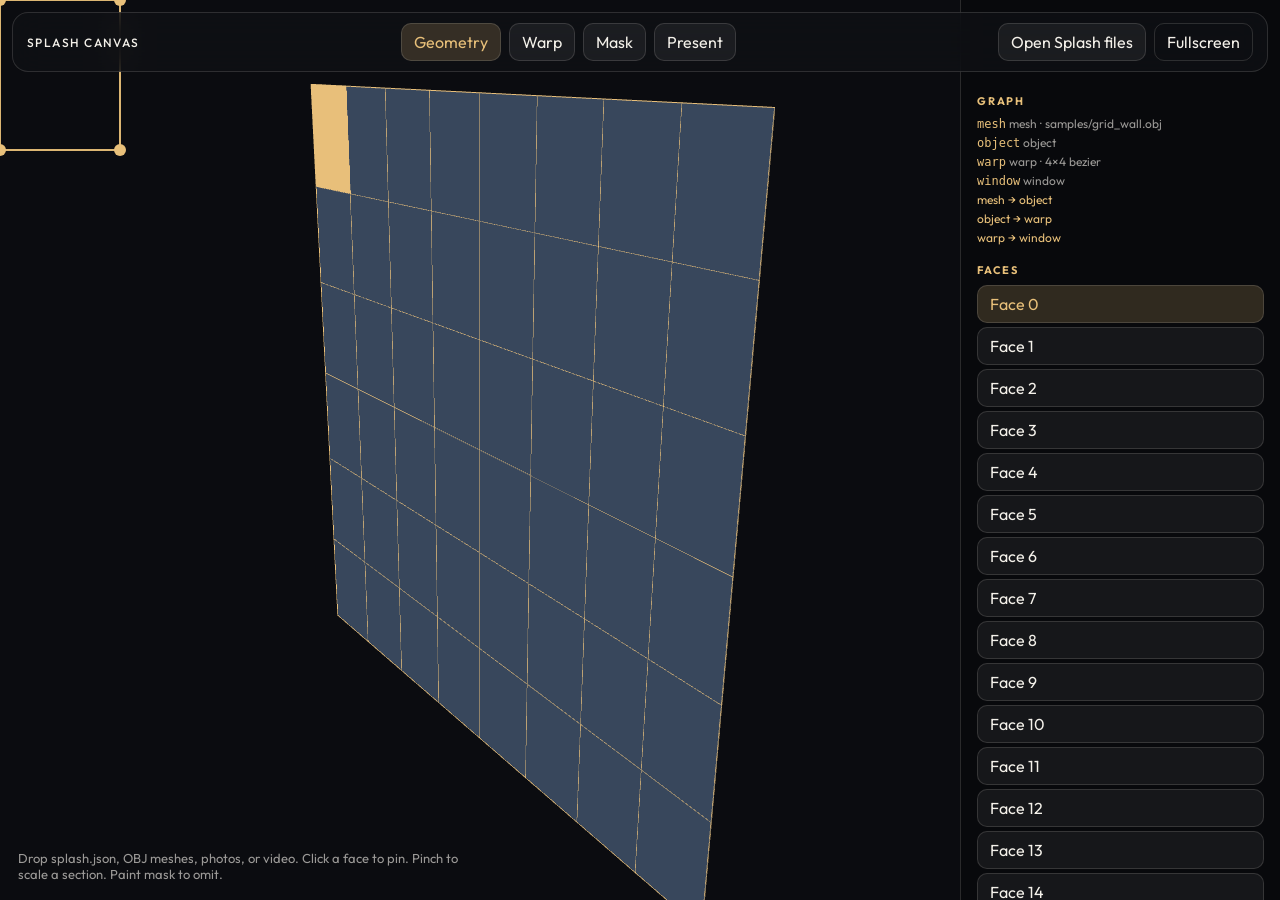
==== apps/splash-canvas/index.html @ 867f9b1c "Rebuild Splash Canvas as a mapping studio for splash-master files. The original Splash graph (mesh f" ====
<!DOCTYPE html>
<html lang="en">
<head>
  <meta charset="UTF-8" />
  <meta name="viewport" content="width=device-width, initial-scale=1, viewport-fit=cover" />
  <title>Splash Canvas — mapping studio</title>
  <link rel="icon" href="data:image/svg+xml,%3Csvg xmlns='http://www.w3.org/2000/svg' viewBox='0 0 64 64'%3E%3Crect width='64' height='64' rx='14' fill='%230b0c10'/%3E%3Ccircle cx='22' cy='24' r='10' fill='%23e8c07a'/%3E%3Ccircle cx='44' cy='40' r='12' fill='%235a90d0'/%3E%3C/svg%3E" />
  <link rel="preconnect" href="https://fonts.googleapis.com" />
  <link rel="preconnect" href="https://fonts.gstatic.com" crossorigin />
  <link href="https://fonts.googleapis.com/css2?family=Outfit:wght@300;400;500;600&display=swap" rel="stylesheet" />
  <link rel="stylesheet" href="./styles.css" />
</head>
<body data-mode="geometry">
  <header id="chrome">
    <div class="brand">Splash Canvas</div>
    <nav>
      <button type="button" data-mode="geometry" class="active">Geometry</button>
      <button type="button" data-mode="warp">Warp</button>
      <button type="button" data-mode="mask">Mask</button>
      <button type="button" data-mode="present">Present</button>
    </nav>
    <div class="right">
      <button type="button" id="pick-files">Open Splash files</button>
      <button type="button" class="ghost" id="fullscreen">Fullscreen</button>
    </div>
  </header>

  <main id="workspace">
    <section id="viewport">
      <canvas id="gl"></canvas>
      <canvas id="overlay"></canvas>
      <p id="hint">Drop splash.json, OBJ meshes, photos, or video. Click a face to pin. Pinch to scale a section. Paint mask to omit.</p>
    </section>
    <aside id="side">
      <h2>Graph</h2>
      <div id="graph"></div>
      <h2>Faces</h2>
      <div id="face-list"></div>
      <h2>Selected face</h2>
      <div class="row">
        <button type="button" id="omit-face">Omit / restore face</button>
      </div>
      <label>Animation
        <select id="anim-dir">
          <option value="off">Off</option>
          <option value="u+">Move U →</option>
          <option value="u-">Move U ←</option>
          <option value="v+">Move V ↑</option>
          <option value="v-">Move V ↓</option>
        </select>
      </label>
      <label>Speed
        <input id="anim-speed" type="range" min="0" max="40" value="8" />
      </label>
      <h2>Black / mask</h2>
      <label>Pixel omit
        <select id="omit-black">
          <option value="0">Show all color</option>
          <option value="1">Omit black (no color on dark)</option>
          <option value="2">Only black (vice versa)</option>
        </select>
      </label>
      <label>Luma threshold
        <input id="threshold" type="range" min="0" max="60" value="8" />
      </label>
      <label>Black level (Splash lift)
        <input id="black-level" type="range" min="0" max="80" value="0" />
      </label>
      <label class="check"><input id="invert-mask" type="checkbox" /> Invert painted mask</label>
      <label class="check"><input id="invert-faces" type="checkbox" /> Invert omitted faces</label>
      <div class="row">
        <button type="button" class="ghost" id="clear-mask">Clear mask</button>
        <button type="button" class="ghost" id="reset-warp">Reset warp grid</button>
      </div>
      <p class="muted">Keys: 1 geometry · 2 warp · 3 mask · 4 present · O omit face. Shift-drag on mask restores color.</p>
    </aside>
  </main>

  <input id="files" type="file" hidden multiple accept=".json,.obj,image/*,video/*" />
  <div id="toast" hidden></div>
  <script type="module" src="./js/app.js"></script>
</body>
</html>
---- apps/splash-canvas/styles.css ----
:root {
  --bg: #0b0c10;
  --ink: #f4f1ea;
  --muted: rgba(244, 241, 234, 0.62);
  --gold: #e8c07a;
  --glass: rgba(16, 17, 22, 0.72);
  --stroke: rgba(244, 241, 234, 0.14);
  --sans: "Outfit", ui-sans-serif, system-ui, sans-serif;
}

* { box-sizing: border-box; }
[hidden] { display: none !important; }

html, body {
  margin: 0;
  height: 100%;
  background: var(--bg);
  color: var(--ink);
  font-family: var(--sans);
  overflow: hidden;
}

#chrome {
  position: fixed;
  inset: 12px 12px auto;
  z-index: 20;
  display: flex;
  align-items: center;
  justify-content: space-between;
  gap: 12px;
  padding: 10px 14px;
  background: var(--glass);
  border: 1px solid var(--stroke);
  border-radius: 16px;
  backdrop-filter: blur(16px);
}

.brand {
  letter-spacing: 0.12em;
  text-transform: uppercase;
  font-size: 12px;
  font-weight: 500;
}

nav, .right, .row { display: flex; gap: 8px; flex-wrap: wrap; }

button, select, input[type="range"] {
  font: inherit;
  color: var(--ink);
  background: rgba(255,255,255,0.06);
  border: 1px solid var(--stroke);
  border-radius: 10px;
  padding: 8px 12px;
}

button { cursor: pointer; }
button:hover, button.active { background: rgba(232,192,122,0.18); color: var(--gold); }
button.ghost { background: transparent; }

#workspace {
  display: grid;
  grid-template-columns: 1fr 320px;
  height: 100%;
}

body[data-mode="present"] #side,
body[data-mode="present"] #chrome,
body[data-mode="present"] #hint { display: none; }
body[data-mode="present"] #workspace { grid-template-columns: 1fr; }

#viewport { position: relative; min-height: 100%; height: 100%; }
#gl, #overlay {
  position: absolute;
  inset: 0;
  width: 100%;
  height: 100%;
}
#overlay { touch-action: none; }

#hint {
  position: absolute;
  left: 18px;
  bottom: 18px;
  margin: 0;
  color: var(--muted);
  font-size: 13px;
  max-width: 52ch;
  pointer-events: none;
}

#side {
  padding: 76px 16px 16px;
  border-left: 1px solid var(--stroke);
  overflow: auto;
  background: rgba(8,9,12,0.72);
}

h2 {
  font-size: 11px;
  letter-spacing: 0.16em;
  text-transform: uppercase;
  color: var(--gold);
  margin: 18px 0 8px;
}

#face-list, #graph { display: flex; flex-direction: column; gap: 4px; }
#face-list button { text-align: left; }
#face-list .omitted { opacity: 0.45; text-decoration: line-through; }
#graph { font-size: 12px; color: var(--muted); }
#graph .link { color: var(--gold); }
label { display: block; font-size: 12px; color: var(--muted); margin: 10px 0; }
label > * { display: block; width: 100%; margin-top: 6px; }
.check { display: flex; align-items: center; gap: 8px; }
.check input { width: auto; margin: 0; }
.muted { color: var(--muted); font-size: 12px; line-height: 1.45; }
code { color: var(--gold); }

#toast {
  position: fixed;
  top: 72px;
  left: 50%;
  transform: translateX(-50%);
  background: var(--glass);
  border: 1px solid var(--stroke);
  padding: 10px 16px;
  border-radius: 999px;
  z-index: 30;
}

@media (max-width: 860px) {
  #workspace { grid-template-columns: 1fr; }
  #side { position: absolute; right: 0; top: 0; bottom: 0; width: min(320px, 90vw); }
}
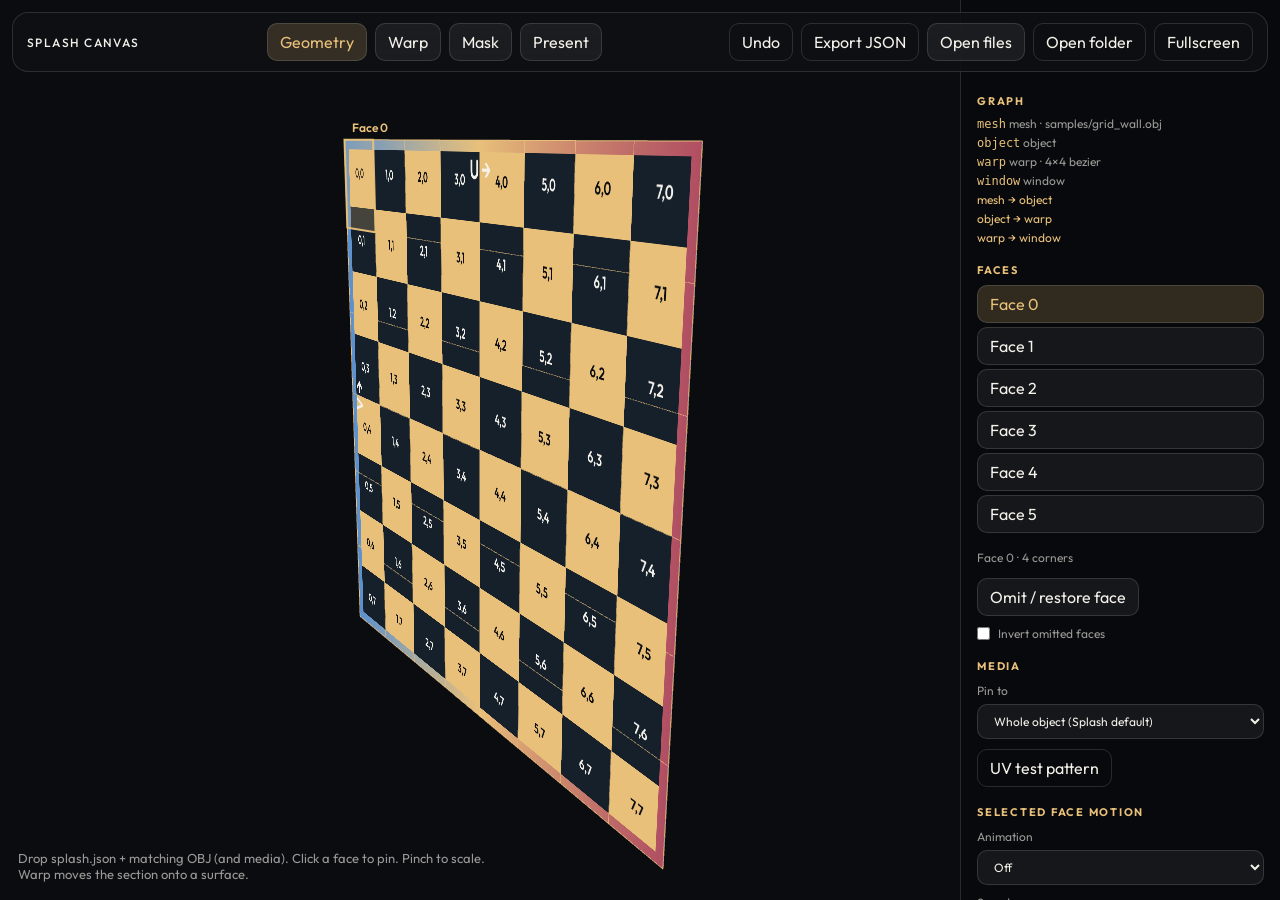
==== commit ec60fff0: "Make Splash Canvas mapping match Splash warp and filters. Evaluate Bernstein patchControl on the CPU" ====
--- a/apps/splash-canvas/index.html
+++ b/apps/splash-canvas/index.html
@@ -5,6 +5,7 @@
   <meta name="viewport" content="width=device-width, initial-scale=1, viewport-fit=cover" />
   <title>Splash Canvas — mapping studio</title>
   <link rel="icon" href="data:image/svg+xml,%3Csvg xmlns='http://www.w3.org/2000/svg' viewBox='0 0 64 64'%3E%3Crect width='64' height='64' rx='14' fill='%230b0c10'/%3E%3Ccircle cx='22' cy='24' r='10' fill='%23e8c07a'/%3E%3Ccircle cx='44' cy='40' r='12' fill='%235a90d0'/%3E%3C/svg%3E" />
+  <link rel="manifest" href="./manifest.webmanifest" />
   <link rel="preconnect" href="https://fonts.googleapis.com" />
   <link rel="preconnect" href="https://fonts.gstatic.com" crossorigin />
   <link href="https://fonts.googleapis.com/css2?family=Outfit:wght@300;400;500;600&display=swap" rel="stylesheet" />
@@ -20,7 +21,10 @@
       <button type="button" data-mode="present">Present</button>
     </nav>
     <div class="right">
-      <button type="button" id="pick-files">Open Splash files</button>
+      <button type="button" class="ghost" id="undo">Undo</button>
+      <button type="button" class="ghost" id="export-json">Export JSON</button>
+      <button type="button" id="pick-files">Open files</button>
+      <button type="button" class="ghost" id="pick-folder">Open folder</button>
       <button type="button" class="ghost" id="fullscreen">Fullscreen</button>
     </div>
   </header>
@@ -29,17 +33,31 @@
     <section id="viewport">
       <canvas id="gl"></canvas>
       <canvas id="overlay"></canvas>
-      <p id="hint">Drop splash.json, OBJ meshes, photos, or video. Click a face to pin. Pinch to scale a section. Paint mask to omit.</p>
+      <p id="hint">Drop splash.json + matching OBJ (and media). Click a face to pin. Pinch to scale. Warp moves the section onto a surface.</p>
     </section>
     <aside id="side">
       <h2>Graph</h2>
       <div id="graph"></div>
       <h2>Faces</h2>
       <div id="face-list"></div>
-      <h2>Selected face</h2>
+      <p class="muted" id="face-meta">No face selected</p>
       <div class="row">
         <button type="button" id="omit-face">Omit / restore face</button>
       </div>
+      <label class="check"><input id="invert-faces" type="checkbox" /> Invert omitted faces</label>
+
+      <h2>Media</h2>
+      <label>Pin to
+        <select id="media-target">
+          <option value="all">Whole object (Splash default)</option>
+          <option value="face">Selected face only</option>
+        </select>
+      </label>
+      <div class="row">
+        <button type="button" class="ghost" id="test-pattern">UV test pattern</button>
+      </div>
+
+      <h2>Selected face motion</h2>
       <label>Animation
         <select id="anim-dir">
           <option value="off">Off</option>
@@ -52,7 +70,12 @@
       <label>Speed
         <input id="anim-speed" type="range" min="0" max="40" value="8" />
       </label>
-      <h2>Black / mask</h2>
+      <div class="row">
+        <button type="button" class="ghost" id="anim-all">Copy motion to all faces</button>
+      </div>
+
+      <h2>Black / mask / filter</h2>
+      <p class="muted">Splash Filter: blackLevel lifts RGB toward white. invertChannels swaps red and blue.</p>
       <label>Pixel omit
         <select id="omit-black">
           <option value="0">Show all color</option>
@@ -63,20 +86,23 @@
       <label>Luma threshold
         <input id="threshold" type="range" min="0" max="60" value="8" />
       </label>
-      <label>Black level (Splash lift)
-        <input id="black-level" type="range" min="0" max="80" value="0" />
+      <label>Black level (0–255)
+        <input id="black-level" type="range" min="0" max="255" value="0" />
       </label>
+      <label class="check"><input id="invert-ch" type="checkbox" /> Swap red / blue (invertChannels)</label>
+      <label class="check"><input id="flip" type="checkbox" /> Flip U</label>
+      <label class="check"><input id="flop" type="checkbox" /> Flop V</label>
       <label class="check"><input id="invert-mask" type="checkbox" /> Invert painted mask</label>
-      <label class="check"><input id="invert-faces" type="checkbox" /> Invert omitted faces</label>
       <div class="row">
         <button type="button" class="ghost" id="clear-mask">Clear mask</button>
         <button type="button" class="ghost" id="reset-warp">Reset warp grid</button>
       </div>
-      <p class="muted">Keys: 1 geometry · 2 warp · 3 mask · 4 present · O omit face. Shift-drag on mask restores color.</p>
+      <p class="muted">Keys: 1 geometry · 2 warp · 3 mask · 4 / F present · O omit · Ctrl/Cmd+Z undo · Esc hide chrome. Shift-drag on mask restores color.</p>
     </aside>
   </main>
 
-  <input id="files" type="file" hidden multiple accept=".json,.obj,image/*,video/*" />
+  <input id="files" type="file" hidden multiple accept=".json,.obj,.png,.jpg,.jpeg,.webp,.gif,.mp4,.webm,.mov,image/*,video/*" />
+  <input id="folder" type="file" hidden webkitdirectory directory />
   <div id="toast" hidden></div>
   <script type="module" src="./js/app.js"></script>
 </body>
--- a/apps/splash-canvas/styles.css
+++ b/apps/splash-canvas/styles.css
@@ -65,8 +65,12 @@
 
 body[data-mode="present"] #side,
 body[data-mode="present"] #chrome,
-body[data-mode="present"] #hint { display: none; }
-body[data-mode="present"] #workspace { grid-template-columns: 1fr; }
+body[data-mode="present"] #hint,
+body[data-chrome="off"] #side,
+body[data-chrome="off"] #chrome,
+body[data-chrome="off"] #hint { display: none; }
+body[data-mode="present"] #workspace,
+body[data-chrome="off"] #workspace { grid-template-columns: 1fr; }
 
 #viewport { position: relative; min-height: 100%; height: 100%; }
 #gl, #overlay {
@@ -104,6 +108,7 @@
 }
 
 #face-list, #graph { display: flex; flex-direction: column; gap: 4px; }
+#face-list { max-height: 28vh; overflow: auto; }
 #face-list button { text-align: left; }
 #face-list .omitted { opacity: 0.45; text-decoration: line-through; }
 #graph { font-size: 12px; color: var(--muted); }
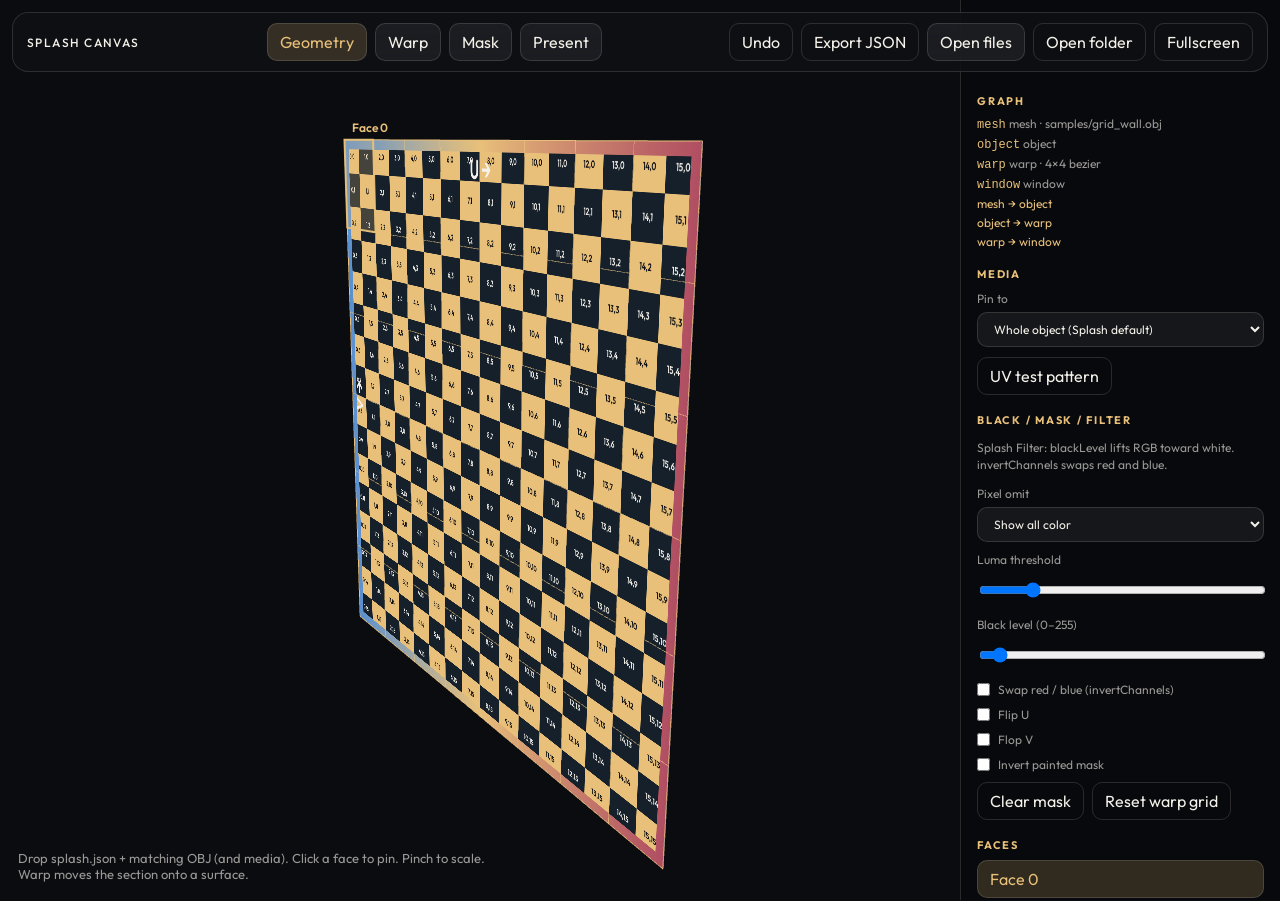
==== commit 8981c254: "Fix UV test pattern upload and put Splash filters on screen. Upload canvas pixels via ImageData so s" ====
--- a/apps/splash-canvas/index.html
+++ b/apps/splash-canvas/index.html
@@ -3,13 +3,14 @@
 <head>
   <meta charset="UTF-8" />
   <meta name="viewport" content="width=device-width, initial-scale=1, viewport-fit=cover" />
+  <meta http-equiv="Cache-Control" content="no-store" />
   <title>Splash Canvas — mapping studio</title>
   <link rel="icon" href="data:image/svg+xml,%3Csvg xmlns='http://www.w3.org/2000/svg' viewBox='0 0 64 64'%3E%3Crect width='64' height='64' rx='14' fill='%230b0c10'/%3E%3Ccircle cx='22' cy='24' r='10' fill='%23e8c07a'/%3E%3Ccircle cx='44' cy='40' r='12' fill='%235a90d0'/%3E%3C/svg%3E" />
   <link rel="manifest" href="./manifest.webmanifest" />
   <link rel="preconnect" href="https://fonts.googleapis.com" />
   <link rel="preconnect" href="https://fonts.gstatic.com" crossorigin />
   <link href="https://fonts.googleapis.com/css2?family=Outfit:wght@300;400;500;600&display=swap" rel="stylesheet" />
-  <link rel="stylesheet" href="./styles.css" />
+  <link rel="stylesheet" href="./styles.css?v=3" />
 </head>
 <body data-mode="geometry">
   <header id="chrome">
@@ -38,13 +39,6 @@
     <aside id="side">
       <h2>Graph</h2>
       <div id="graph"></div>
-      <h2>Faces</h2>
-      <div id="face-list"></div>
-      <p class="muted" id="face-meta">No face selected</p>
-      <div class="row">
-        <button type="button" id="omit-face">Omit / restore face</button>
-      </div>
-      <label class="check"><input id="invert-faces" type="checkbox" /> Invert omitted faces</label>
 
       <h2>Media</h2>
       <label>Pin to
@@ -55,23 +49,6 @@
       </label>
       <div class="row">
         <button type="button" class="ghost" id="test-pattern">UV test pattern</button>
-      </div>
-
-      <h2>Selected face motion</h2>
-      <label>Animation
-        <select id="anim-dir">
-          <option value="off">Off</option>
-          <option value="u+">Move U →</option>
-          <option value="u-">Move U ←</option>
-          <option value="v+">Move V ↑</option>
-          <option value="v-">Move V ↓</option>
-        </select>
-      </label>
-      <label>Speed
-        <input id="anim-speed" type="range" min="0" max="40" value="8" />
-      </label>
-      <div class="row">
-        <button type="button" class="ghost" id="anim-all">Copy motion to all faces</button>
       </div>
 
       <h2>Black / mask / filter</h2>
@@ -97,6 +74,31 @@
         <button type="button" class="ghost" id="clear-mask">Clear mask</button>
         <button type="button" class="ghost" id="reset-warp">Reset warp grid</button>
       </div>
+
+      <h2>Faces</h2>
+      <div id="face-list"></div>
+      <p class="muted" id="face-meta">No face selected</p>
+      <div class="row">
+        <button type="button" id="omit-face">Omit / restore face</button>
+      </div>
+      <label class="check"><input id="invert-faces" type="checkbox" /> Invert omitted faces</label>
+
+      <h2>Selected face motion</h2>
+      <label>Animation
+        <select id="anim-dir">
+          <option value="off">Off</option>
+          <option value="u+">Move U →</option>
+          <option value="u-">Move U ←</option>
+          <option value="v+">Move V ↑</option>
+          <option value="v-">Move V ↓</option>
+        </select>
+      </label>
+      <label>Speed
+        <input id="anim-speed" type="range" min="0" max="40" value="8" />
+      </label>
+      <div class="row">
+        <button type="button" class="ghost" id="anim-all">Copy motion to all faces</button>
+      </div>
       <p class="muted">Keys: 1 geometry · 2 warp · 3 mask · 4 / F present · O omit · Ctrl/Cmd+Z undo · Esc hide chrome. Shift-drag on mask restores color.</p>
     </aside>
   </main>
@@ -104,6 +106,6 @@
   <input id="files" type="file" hidden multiple accept=".json,.obj,.png,.jpg,.jpeg,.webp,.gif,.mp4,.webm,.mov,image/*,video/*" />
   <input id="folder" type="file" hidden webkitdirectory directory />
   <div id="toast" hidden></div>
-  <script type="module" src="./js/app.js"></script>
+  <script type="module" src="./js/app.js?v=3"></script>
 </body>
 </html>
--- a/apps/splash-canvas/styles.css
+++ b/apps/splash-canvas/styles.css
@@ -108,7 +108,7 @@
 }
 
 #face-list, #graph { display: flex; flex-direction: column; gap: 4px; }
-#face-list { max-height: 28vh; overflow: auto; }
+#face-list { max-height: 22vh; overflow: auto; }
 #face-list button { text-align: left; }
 #face-list .omitted { opacity: 0.45; text-decoration: line-through; }
 #graph { font-size: 12px; color: var(--muted); }
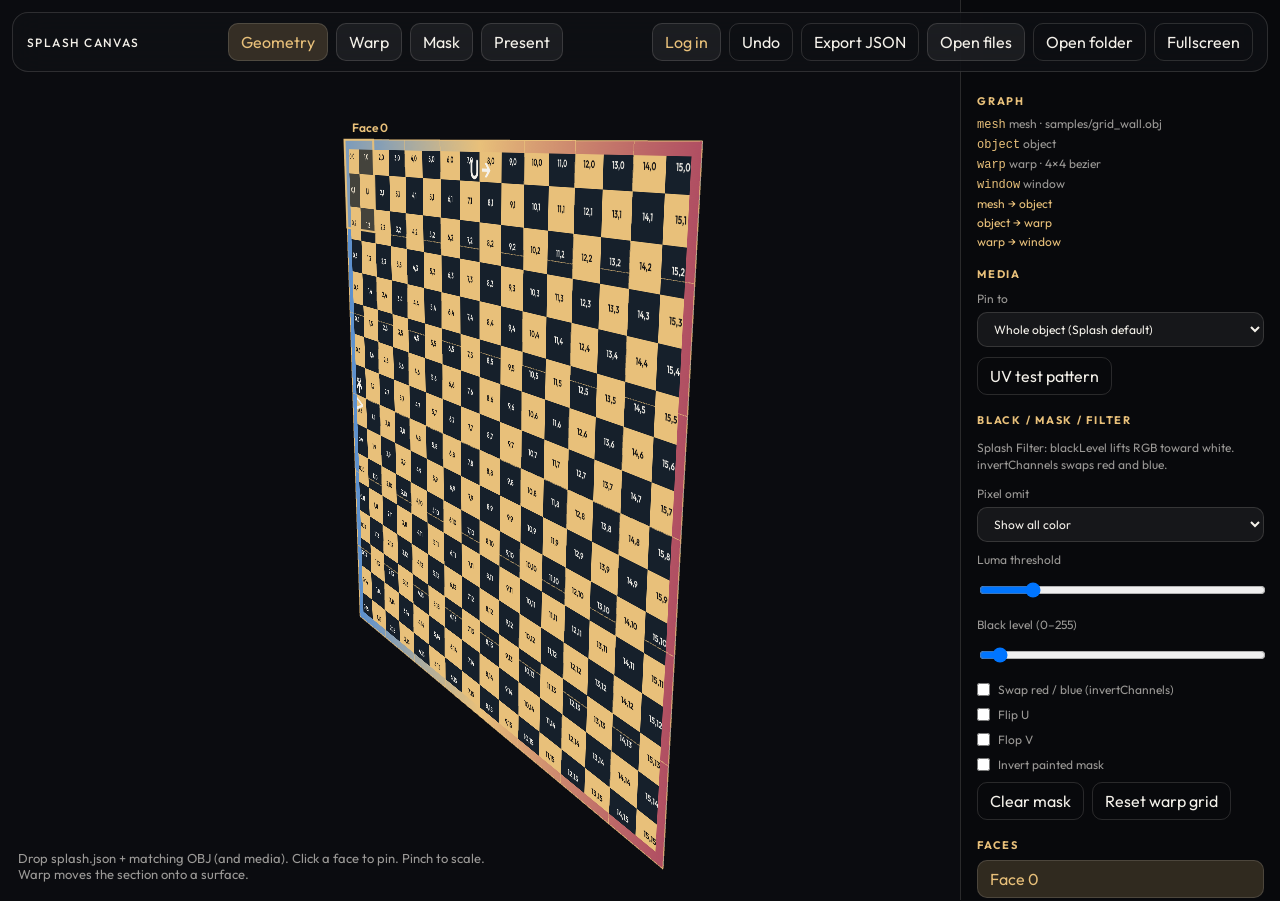
==== commit 8c42adba: "Add a Log in control that opens, with optional server sessions. Clicking Log in opens a sign-in pane" ====
--- a/apps/splash-canvas/index.html
+++ b/apps/splash-canvas/index.html
@@ -10,7 +10,7 @@
   <link rel="preconnect" href="https://fonts.googleapis.com" />
   <link rel="preconnect" href="https://fonts.gstatic.com" crossorigin />
   <link href="https://fonts.googleapis.com/css2?family=Outfit:wght@300;400;500;600&display=swap" rel="stylesheet" />
-  <link rel="stylesheet" href="./styles.css?v=3" />
+  <link rel="stylesheet" href="./styles.css?v=4" />
 </head>
 <body data-mode="geometry">
   <header id="chrome">
@@ -22,6 +22,8 @@
       <button type="button" data-mode="present">Present</button>
     </nav>
     <div class="right">
+      <button type="button" id="login-open">Log in</button>
+      <span id="login-user" hidden></span>
       <button type="button" class="ghost" id="undo">Undo</button>
       <button type="button" class="ghost" id="export-json">Export JSON</button>
       <button type="button" id="pick-files">Open files</button>
@@ -106,6 +108,51 @@
   <input id="files" type="file" hidden multiple accept=".json,.obj,.png,.jpg,.jpeg,.webp,.gif,.mp4,.webm,.mov,image/*,video/*" />
   <input id="folder" type="file" hidden webkitdirectory directory />
   <div id="toast" hidden></div>
-  <script type="module" src="./js/app.js?v=3"></script>
+
+  <dialog id="login-dialog">
+    <h2>Log in</h2>
+    <p class="muted" id="login-mode">Opens a local session. If this app is served with ./start.sh, the same form can use a server session.</p>
+    <p id="login-error" class="login-error"></p>
+    <div id="login-signed" hidden>
+      <p id="login-signed-name"></p>
+      <div class="row">
+        <button type="button" id="login-signout">Sign out</button>
+        <button type="button" class="ghost" id="login-cancel-signed">Close</button>
+      </div>
+    </div>
+    <form id="login-form">
+      <label>Name
+        <input id="login-name" name="name" type="text" autocomplete="username" required />
+      </label>
+      <label>Password
+        <input id="login-pass" name="password" type="password" autocomplete="current-password" />
+      </label>
+      <div class="row">
+        <button type="submit" id="login-submit">Sign in</button>
+        <button type="button" class="ghost" id="login-register">Create account</button>
+      </div>
+      <div class="row">
+        <button type="button" class="ghost" id="login-guest">Continue as guest</button>
+        <button type="button" class="ghost" id="login-page">Open login page</button>
+        <button type="button" class="ghost" id="login-cancel">Cancel</button>
+      </div>
+    </form>
+  </dialog>
+
+  <script>
+    document.addEventListener("click", (event) => {
+      const btn = event.target.closest("#login-open");
+      if (!btn) return;
+      const dialog = document.getElementById("login-dialog");
+      if (dialog && typeof dialog.showModal === "function") {
+        if (!dialog.open) dialog.showModal();
+        const name = document.getElementById("login-name");
+        if (name && !document.body.dataset.signedIn) name.focus();
+      } else {
+        window.location.href = "./login.html";
+      }
+    }, true);
+  </script>
+  <script type="module" src="./js/app.js?v=4"></script>
 </body>
 </html>
--- a/apps/splash-canvas/styles.css
+++ b/apps/splash-canvas/styles.css
@@ -132,6 +132,60 @@
   z-index: 30;
 }
 
+input[type="text"],
+input[type="password"] {
+  font: inherit;
+  color: var(--ink);
+  background: rgba(255,255,255,0.06);
+  border: 1px solid var(--stroke);
+  border-radius: 10px;
+  padding: 10px 12px;
+  width: 100%;
+}
+
+#login-open { color: var(--gold); }
+#login-user {
+  align-self: center;
+  font-size: 12px;
+  color: var(--muted);
+}
+
+#login-dialog {
+  border: 1px solid var(--stroke);
+  border-radius: 18px;
+  background: #12131a;
+  color: var(--ink);
+  padding: 22px;
+  width: min(420px, 92vw);
+}
+#login-dialog::backdrop { background: rgba(5, 6, 10, 0.72); }
+#login-dialog h2 { margin: 0 0 8px; letter-spacing: 0.12em; }
+.login-error { color: #e07a7a; min-height: 1.2em; font-size: 13px; }
+
+.login-page {
+  overflow: auto;
+  display: grid;
+  place-items: center;
+}
+.login-sheet {
+  width: min(420px, 92vw);
+  padding: 28px;
+  background: var(--glass);
+  border: 1px solid var(--stroke);
+  border-radius: 18px;
+}
+.login-sheet h1 { margin: 8px 0 12px; font-size: 28px; }
+a.button {
+  display: inline-block;
+  text-decoration: none;
+  color: var(--ink);
+  background: rgba(255,255,255,0.06);
+  border: 1px solid var(--stroke);
+  border-radius: 10px;
+  padding: 8px 12px;
+}
+a.button:hover { background: rgba(232,192,122,0.18); color: var(--gold); }
+
 @media (max-width: 860px) {
   #workspace { grid-template-columns: 1fr; }
   #side { position: absolute; right: 0; top: 0; bottom: 0; width: min(320px, 90vw); }
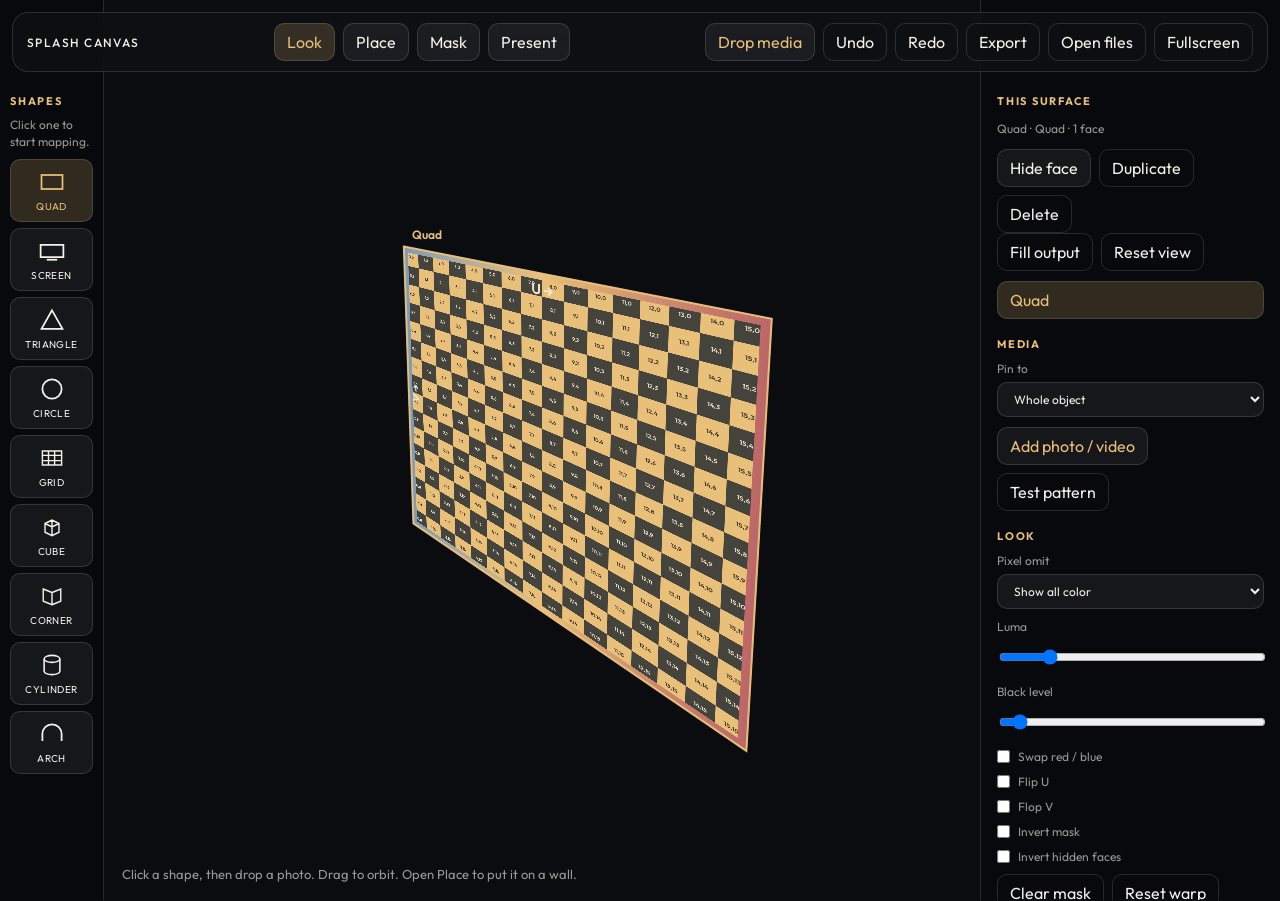
==== commit 53cabffa: "Make mapping start from premade shapes and drop login. Add a left rail of Quad, Screen, Triangle, Ci" ====
--- a/apps/splash-canvas/index.html
+++ b/apps/splash-canvas/index.html
@@ -10,149 +10,145 @@
   <link rel="preconnect" href="https://fonts.googleapis.com" />
   <link rel="preconnect" href="https://fonts.gstatic.com" crossorigin />
   <link href="https://fonts.googleapis.com/css2?family=Outfit:wght@300;400;500;600&display=swap" rel="stylesheet" />
-  <link rel="stylesheet" href="./styles.css?v=4" />
+  <link rel="stylesheet" href="./styles.css?v=5" />
 </head>
-<body data-mode="geometry">
+<body data-mode="geometry" data-shape="quad">
   <header id="chrome">
     <div class="brand">Splash Canvas</div>
     <nav>
-      <button type="button" data-mode="geometry" class="active">Geometry</button>
-      <button type="button" data-mode="warp">Warp</button>
+      <button type="button" data-mode="geometry" class="active">Look</button>
+      <button type="button" data-mode="warp">Place</button>
       <button type="button" data-mode="mask">Mask</button>
       <button type="button" data-mode="present">Present</button>
     </nav>
     <div class="right">
-      <button type="button" id="login-open">Log in</button>
-      <span id="login-user" hidden></span>
+      <button type="button" id="pick-media">Drop media</button>
       <button type="button" class="ghost" id="undo">Undo</button>
-      <button type="button" class="ghost" id="export-json">Export JSON</button>
-      <button type="button" id="pick-files">Open files</button>
-      <button type="button" class="ghost" id="pick-folder">Open folder</button>
+      <button type="button" class="ghost" id="redo">Redo</button>
+      <button type="button" class="ghost" id="export-json">Export</button>
+      <button type="button" class="ghost" id="pick-files">Open files</button>
       <button type="button" class="ghost" id="fullscreen">Fullscreen</button>
     </div>
   </header>
 
   <main id="workspace">
+    <aside id="tools">
+      <h2>Shapes</h2>
+      <p class="muted tools-hint">Click one to start mapping.</p>
+      <div id="shape-list">
+        <button type="button" class="shape active" data-shape="quad" title="One rectangle — start here">
+          <svg viewBox="0 0 32 32" aria-hidden="true"><rect x="4" y="8" width="24" height="16" fill="none" stroke="currentColor" stroke-width="2"/></svg>
+          Quad
+        </button>
+        <button type="button" class="shape" data-shape="screen" title="16:9 screen">
+          <svg viewBox="0 0 32 32" aria-hidden="true"><rect x="3" y="9" width="26" height="14" fill="none" stroke="currentColor" stroke-width="2"/><path d="M10 26h12" stroke="currentColor" stroke-width="2"/></svg>
+          Screen
+        </button>
+        <button type="button" class="shape" data-shape="triangle" title="Triangle">
+          <svg viewBox="0 0 32 32" aria-hidden="true"><path d="M16 5 L28 26 H4 Z" fill="none" stroke="currentColor" stroke-width="2"/></svg>
+          Triangle
+        </button>
+        <button type="button" class="shape" data-shape="circle" title="Circle / disc">
+          <svg viewBox="0 0 32 32" aria-hidden="true"><circle cx="16" cy="16" r="11" fill="none" stroke="currentColor" stroke-width="2"/></svg>
+          Circle
+        </button>
+        <button type="button" class="shape" data-shape="grid" title="8×6 wall grid">
+          <svg viewBox="0 0 32 32" aria-hidden="true"><path d="M5 8h22v16H5Z M12 8v16 M19 8v16 M5 13h22 M5 19h22" fill="none" stroke="currentColor" stroke-width="1.6"/></svg>
+          Grid
+        </button>
+        <button type="button" class="shape" data-shape="cube" title="Cube">
+          <svg viewBox="0 0 32 32" aria-hidden="true"><path d="M8 12 L16 8 L24 12 L24 22 L16 26 L8 22 Z M16 8 V26 M8 12 L16 16 L24 12" fill="none" stroke="currentColor" stroke-width="1.6"/></svg>
+          Cube
+        </button>
+        <button type="button" class="shape" data-shape="corner" title="Two walls meeting">
+          <svg viewBox="0 0 32 32" aria-hidden="true"><path d="M6 8 L16 12 L16 26 L6 22 Z M16 12 L26 8 L26 22 L16 26" fill="none" stroke="currentColor" stroke-width="1.6"/></svg>
+          Corner
+        </button>
+        <button type="button" class="shape" data-shape="cylinder" title="Cylinder">
+          <svg viewBox="0 0 32 32" aria-hidden="true"><ellipse cx="16" cy="9" rx="9" ry="4" fill="none" stroke="currentColor" stroke-width="1.8"/><path d="M7 9v14c0 2.2 4 4 9 4s9-1.8 9-4V9" fill="none" stroke="currentColor" stroke-width="1.8"/></svg>
+          Cylinder
+        </button>
+        <button type="button" class="shape" data-shape="arch" title="Arch">
+          <svg viewBox="0 0 32 32" aria-hidden="true"><path d="M5 24 V16 A11 11 0 0 1 27 16 V24" fill="none" stroke="currentColor" stroke-width="2"/></svg>
+          Arch
+        </button>
+      </div>
+    </aside>
+
     <section id="viewport">
       <canvas id="gl"></canvas>
       <canvas id="overlay"></canvas>
-      <p id="hint">Drop splash.json + matching OBJ (and media). Click a face to pin. Pinch to scale. Warp moves the section onto a surface.</p>
+      <p id="hint">Click a shape on the left. Drop a photo. Open Place to drag it onto a wall.</p>
     </section>
+
     <aside id="side">
-      <h2>Graph</h2>
-      <div id="graph"></div>
+      <h2>This surface</h2>
+      <p class="muted" id="face-meta">Quad ready</p>
+      <div class="row">
+        <button type="button" id="omit-face">Hide face</button>
+        <button type="button" class="ghost" id="dup-face">Duplicate</button>
+        <button type="button" class="ghost" id="del-face">Delete</button>
+      </div>
+      <div class="row">
+        <button type="button" class="ghost" id="fit-dest">Fill output</button>
+        <button type="button" class="ghost" id="reset-camera">Reset view</button>
+      </div>
+      <div id="face-list"></div>
 
       <h2>Media</h2>
       <label>Pin to
         <select id="media-target">
-          <option value="all">Whole object (Splash default)</option>
-          <option value="face">Selected face only</option>
+          <option value="all">Whole object</option>
+          <option value="face">This face only</option>
         </select>
       </label>
       <div class="row">
-        <button type="button" class="ghost" id="test-pattern">UV test pattern</button>
+        <button type="button" id="pick-media-side">Add photo / video</button>
+        <button type="button" class="ghost" id="test-pattern">Test pattern</button>
       </div>
 
-      <h2>Black / mask / filter</h2>
-      <p class="muted">Splash Filter: blackLevel lifts RGB toward white. invertChannels swaps red and blue.</p>
+      <h2>Look</h2>
       <label>Pixel omit
         <select id="omit-black">
           <option value="0">Show all color</option>
-          <option value="1">Omit black (no color on dark)</option>
-          <option value="2">Only black (vice versa)</option>
+          <option value="1">Omit black</option>
+          <option value="2">Only black</option>
         </select>
       </label>
-      <label>Luma threshold
-        <input id="threshold" type="range" min="0" max="60" value="8" />
-      </label>
-      <label>Black level (0–255)
-        <input id="black-level" type="range" min="0" max="255" value="0" />
-      </label>
-      <label class="check"><input id="invert-ch" type="checkbox" /> Swap red / blue (invertChannels)</label>
+      <label>Luma <input id="threshold" type="range" min="0" max="60" value="8" /></label>
+      <label>Black level <input id="black-level" type="range" min="0" max="255" value="0" /></label>
+      <label class="check"><input id="invert-ch" type="checkbox" /> Swap red / blue</label>
       <label class="check"><input id="flip" type="checkbox" /> Flip U</label>
       <label class="check"><input id="flop" type="checkbox" /> Flop V</label>
-      <label class="check"><input id="invert-mask" type="checkbox" /> Invert painted mask</label>
+      <label class="check"><input id="invert-mask" type="checkbox" /> Invert mask</label>
+      <label class="check"><input id="invert-faces" type="checkbox" /> Invert hidden faces</label>
       <div class="row">
         <button type="button" class="ghost" id="clear-mask">Clear mask</button>
-        <button type="button" class="ghost" id="reset-warp">Reset warp grid</button>
+        <button type="button" class="ghost" id="reset-warp">Reset warp</button>
       </div>
 
-      <h2>Faces</h2>
-      <div id="face-list"></div>
-      <p class="muted" id="face-meta">No face selected</p>
-      <div class="row">
-        <button type="button" id="omit-face">Omit / restore face</button>
-      </div>
-      <label class="check"><input id="invert-faces" type="checkbox" /> Invert omitted faces</label>
-
-      <h2>Selected face motion</h2>
-      <label>Animation
+      <h2>Motion</h2>
+      <label>Direction
         <select id="anim-dir">
           <option value="off">Off</option>
-          <option value="u+">Move U →</option>
-          <option value="u-">Move U ←</option>
-          <option value="v+">Move V ↑</option>
-          <option value="v-">Move V ↓</option>
+          <option value="u+">U →</option>
+          <option value="u-">U ←</option>
+          <option value="v+">V ↑</option>
+          <option value="v-">V ↓</option>
         </select>
       </label>
-      <label>Speed
-        <input id="anim-speed" type="range" min="0" max="40" value="8" />
-      </label>
+      <label>Speed <input id="anim-speed" type="range" min="0" max="40" value="8" /></label>
       <div class="row">
-        <button type="button" class="ghost" id="anim-all">Copy motion to all faces</button>
+        <button type="button" class="ghost" id="anim-all">Apply to all faces</button>
       </div>
-      <p class="muted">Keys: 1 geometry · 2 warp · 3 mask · 4 / F present · O omit · Ctrl/Cmd+Z undo · Esc hide chrome. Shift-drag on mask restores color.</p>
+      <p class="muted">1 Look · 2 Place · 3 Mask · 4 Present · O hide face · D duplicate · Delete remove · Ctrl/Cmd+Z undo</p>
     </aside>
   </main>
 
   <input id="files" type="file" hidden multiple accept=".json,.obj,.png,.jpg,.jpeg,.webp,.gif,.mp4,.webm,.mov,image/*,video/*" />
+  <input id="media-files" type="file" hidden accept="image/*,video/*" />
   <input id="folder" type="file" hidden webkitdirectory directory />
   <div id="toast" hidden></div>
-
-  <dialog id="login-dialog">
-    <h2>Log in</h2>
-    <p class="muted" id="login-mode">Opens a local session. If this app is served with ./start.sh, the same form can use a server session.</p>
-    <p id="login-error" class="login-error"></p>
-    <div id="login-signed" hidden>
-      <p id="login-signed-name"></p>
-      <div class="row">
-        <button type="button" id="login-signout">Sign out</button>
-        <button type="button" class="ghost" id="login-cancel-signed">Close</button>
-      </div>
-    </div>
-    <form id="login-form">
-      <label>Name
-        <input id="login-name" name="name" type="text" autocomplete="username" required />
-      </label>
-      <label>Password
-        <input id="login-pass" name="password" type="password" autocomplete="current-password" />
-      </label>
-      <div class="row">
-        <button type="submit" id="login-submit">Sign in</button>
-        <button type="button" class="ghost" id="login-register">Create account</button>
-      </div>
-      <div class="row">
-        <button type="button" class="ghost" id="login-guest">Continue as guest</button>
-        <button type="button" class="ghost" id="login-page">Open login page</button>
-        <button type="button" class="ghost" id="login-cancel">Cancel</button>
-      </div>
-    </form>
-  </dialog>
-
-  <script>
-    document.addEventListener("click", (event) => {
-      const btn = event.target.closest("#login-open");
-      if (!btn) return;
-      const dialog = document.getElementById("login-dialog");
-      if (dialog && typeof dialog.showModal === "function") {
-        if (!dialog.open) dialog.showModal();
-        const name = document.getElementById("login-name");
-        if (name && !document.body.dataset.signedIn) name.focus();
-      } else {
-        window.location.href = "./login.html";
-      }
-    }, true);
-  </script>
-  <script type="module" src="./js/app.js?v=4"></script>
+  <script type="module" src="./js/app.js?v=5"></script>
 </body>
 </html>
--- a/apps/splash-canvas/styles.css
+++ b/apps/splash-canvas/styles.css
@@ -56,21 +56,33 @@
 button { cursor: pointer; }
 button:hover, button.active { background: rgba(232,192,122,0.18); color: var(--gold); }
 button.ghost { background: transparent; }
+#pick-media, #pick-media-side { color: var(--gold); }
 
 #workspace {
   display: grid;
-  grid-template-columns: 1fr 320px;
+  grid-template-columns: 104px 1fr 300px;
   height: 100%;
 }
 
 body[data-mode="present"] #side,
 body[data-mode="present"] #chrome,
 body[data-mode="present"] #hint,
+body[data-mode="present"] #tools,
 body[data-chrome="off"] #side,
 body[data-chrome="off"] #chrome,
-body[data-chrome="off"] #hint { display: none; }
+body[data-chrome="off"] #hint,
+body[data-chrome="off"] #tools { display: none; }
 body[data-mode="present"] #workspace,
 body[data-chrome="off"] #workspace { grid-template-columns: 1fr; }
+
+#tools, #side {
+  padding: 76px 10px 16px;
+  overflow: auto;
+  background: rgba(8,9,12,0.72);
+}
+#tools { border-right: 1px solid var(--stroke); }
+#side { border-left: 1px solid var(--stroke); padding-left: 16px; padding-right: 16px; }
+.tools-hint { margin: 0 0 8px; font-size: 11px; }
 
 #viewport { position: relative; min-height: 100%; height: 100%; }
 #gl, #overlay {
@@ -92,13 +104,6 @@
   pointer-events: none;
 }
 
-#side {
-  padding: 76px 16px 16px;
-  border-left: 1px solid var(--stroke);
-  overflow: auto;
-  background: rgba(8,9,12,0.72);
-}
-
 h2 {
   font-size: 11px;
   letter-spacing: 0.16em;
@@ -107,12 +112,29 @@
   margin: 18px 0 8px;
 }
 
-#face-list, #graph { display: flex; flex-direction: column; gap: 4px; }
-#face-list { max-height: 22vh; overflow: auto; }
+#shape-list {
+  display: grid;
+  gap: 6px;
+}
+.shape {
+  display: flex;
+  flex-direction: column;
+  align-items: center;
+  gap: 4px;
+  font-size: 10px;
+  letter-spacing: 0.04em;
+  padding: 8px 4px;
+  text-transform: uppercase;
+}
+.shape svg {
+  width: 28px;
+  height: 28px;
+  display: block;
+}
+
+#face-list { display: flex; flex-direction: column; gap: 4px; max-height: 22vh; overflow: auto; margin-top: 10px; }
 #face-list button { text-align: left; }
 #face-list .omitted { opacity: 0.45; text-decoration: line-through; }
-#graph { font-size: 12px; color: var(--muted); }
-#graph .link { color: var(--gold); }
 label { display: block; font-size: 12px; color: var(--muted); margin: 10px 0; }
 label > * { display: block; width: 100%; margin-top: 6px; }
 .check { display: flex; align-items: center; gap: 8px; }
@@ -132,61 +154,7 @@
   z-index: 30;
 }
 
-input[type="text"],
-input[type="password"] {
-  font: inherit;
-  color: var(--ink);
-  background: rgba(255,255,255,0.06);
-  border: 1px solid var(--stroke);
-  border-radius: 10px;
-  padding: 10px 12px;
-  width: 100%;
+@media (max-width: 860px) {
+  #workspace { grid-template-columns: 72px 1fr; }
+  #side { position: absolute; right: 0; top: 0; bottom: 0; width: min(300px, 86vw); }
 }
-
-#login-open { color: var(--gold); }
-#login-user {
-  align-self: center;
-  font-size: 12px;
-  color: var(--muted);
-}
-
-#login-dialog {
-  border: 1px solid var(--stroke);
-  border-radius: 18px;
-  background: #12131a;
-  color: var(--ink);
-  padding: 22px;
-  width: min(420px, 92vw);
-}
-#login-dialog::backdrop { background: rgba(5, 6, 10, 0.72); }
-#login-dialog h2 { margin: 0 0 8px; letter-spacing: 0.12em; }
-.login-error { color: #e07a7a; min-height: 1.2em; font-size: 13px; }
-
-.login-page {
-  overflow: auto;
-  display: grid;
-  place-items: center;
-}
-.login-sheet {
-  width: min(420px, 92vw);
-  padding: 28px;
-  background: var(--glass);
-  border: 1px solid var(--stroke);
-  border-radius: 18px;
-}
-.login-sheet h1 { margin: 8px 0 12px; font-size: 28px; }
-a.button {
-  display: inline-block;
-  text-decoration: none;
-  color: var(--ink);
-  background: rgba(255,255,255,0.06);
-  border: 1px solid var(--stroke);
-  border-radius: 10px;
-  padding: 8px 12px;
-}
-a.button:hover { background: rgba(232,192,122,0.18); color: var(--gold); }
-
-@media (max-width: 860px) {
-  #workspace { grid-template-columns: 1fr; }
-  #side { position: absolute; right: 0; top: 0; bottom: 0; width: min(320px, 90vw); }
-}
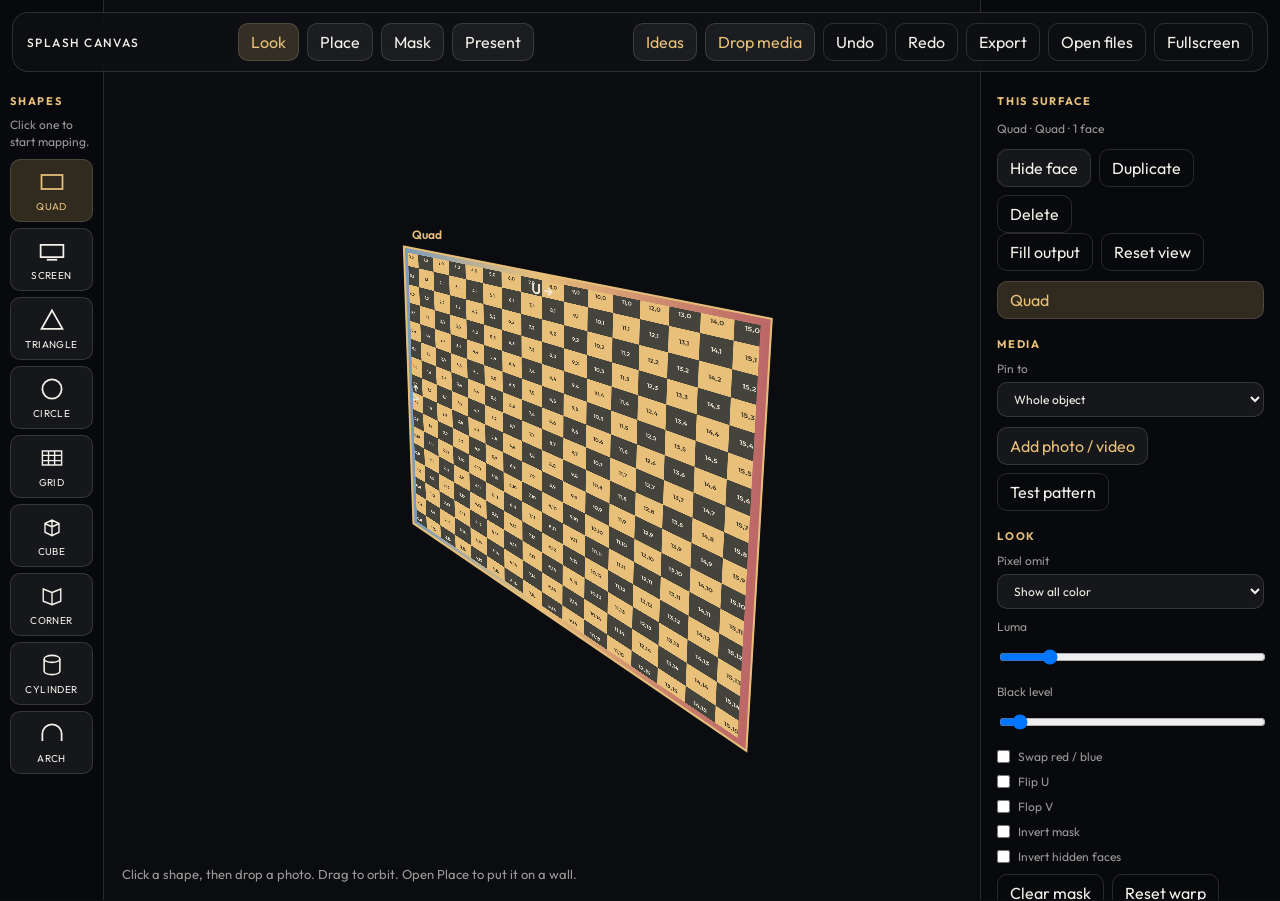
==== commit f8dce232: "Add a Halloween idea riff board and list files that map cleanly. Twenty spooky mapping starters load" ====
--- a/apps/splash-canvas/index.html
+++ b/apps/splash-canvas/index.html
@@ -10,7 +10,7 @@
   <link rel="preconnect" href="https://fonts.googleapis.com" />
   <link rel="preconnect" href="https://fonts.gstatic.com" crossorigin />
   <link href="https://fonts.googleapis.com/css2?family=Outfit:wght@300;400;500;600&display=swap" rel="stylesheet" />
-  <link rel="stylesheet" href="./styles.css?v=5" />
+  <link rel="stylesheet" href="./styles.css?v=6" />
 </head>
 <body data-mode="geometry" data-shape="quad">
   <header id="chrome">
@@ -22,6 +22,7 @@
       <button type="button" data-mode="present">Present</button>
     </nav>
     <div class="right">
+      <button type="button" id="ideas-open">Ideas</button>
       <button type="button" id="pick-media">Drop media</button>
       <button type="button" class="ghost" id="undo">Undo</button>
       <button type="button" class="ghost" id="redo">Redo</button>
@@ -149,6 +150,27 @@
   <input id="media-files" type="file" hidden accept="image/*,video/*" />
   <input id="folder" type="file" hidden webkitdirectory directory />
   <div id="toast" hidden></div>
-  <script type="module" src="./js/app.js?v=5"></script>
+
+  <aside id="ideas" hidden>
+    <div class="ideas-head">
+      <h2>Halloween ideas</h2>
+      <button type="button" class="ghost" id="ideas-close">Close</button>
+    </div>
+    <p class="muted">Click <strong>Use</strong> to load a shape + spooky look. Type a spark and <strong>Riff</strong> to grow a new idea from it.</p>
+    <label class="idea-seed-label">Grow from this
+      <input id="idea-seed" type="text" placeholder="haunted porch window, bats in the garage…" />
+    </label>
+    <div class="row">
+      <button type="button" id="idea-riff">Riff from this</button>
+      <button type="button" class="ghost" id="idea-surprise">Surprise me</button>
+    </div>
+    <p class="muted" id="idea-files">Files that drop in cleanly: PNG/JPEG/WebP/GIF (black backgrounds + Omit black), MP4/WebM loops, UV-mapped OBJ, splash.json + that OBJ. Built-in patterns need no files.</p>
+    <h2>From your riff</h2>
+    <div id="idea-riffs"></div>
+    <h2>Twenty starters</h2>
+    <div id="idea-list"></div>
+  </aside>
+
+  <script type="module" src="./js/app.js?v=6"></script>
 </body>
 </html>
--- a/apps/splash-canvas/styles.css
+++ b/apps/splash-canvas/styles.css
@@ -154,6 +154,48 @@
   z-index: 30;
 }
 
+#ideas-open { color: var(--gold); }
+
+input[type="text"] {
+  font: inherit;
+  color: var(--ink);
+  background: rgba(255,255,255,0.06);
+  border: 1px solid var(--stroke);
+  border-radius: 10px;
+  padding: 10px 12px;
+  width: 100%;
+}
+
+#ideas {
+  position: fixed;
+  top: 72px;
+  right: 12px;
+  bottom: 12px;
+  width: min(400px, 94vw);
+  z-index: 28;
+  overflow: auto;
+  background: #12131a;
+  border: 1px solid var(--stroke);
+  border-radius: 16px;
+  padding: 16px 16px 24px;
+  box-shadow: 0 18px 60px rgba(0,0,0,0.45);
+}
+.ideas-head { display: flex; align-items: center; justify-content: space-between; gap: 8px; }
+.ideas-head h2 { margin: 0; }
+.idea-seed-label { margin-top: 8px; }
+.idea-card {
+  border: 1px solid var(--stroke);
+  border-radius: 12px;
+  padding: 12px;
+  margin: 8px 0;
+  background: rgba(255,255,255,0.03);
+}
+.idea-card h3 { margin: 0 0 6px; font-size: 15px; color: var(--ink); letter-spacing: 0; text-transform: none; }
+.idea-card p { margin: 0 0 8px; font-size: 12px; color: var(--muted); line-height: 1.45; }
+.idea-card .row { margin-top: 8px; }
+body[data-mode="present"] #ideas,
+body[data-chrome="off"] #ideas { display: none !important; }
+
 @media (max-width: 860px) {
   #workspace { grid-template-columns: 72px 1fr; }
   #side { position: absolute; right: 0; top: 0; bottom: 0; width: min(300px, 86vw); }
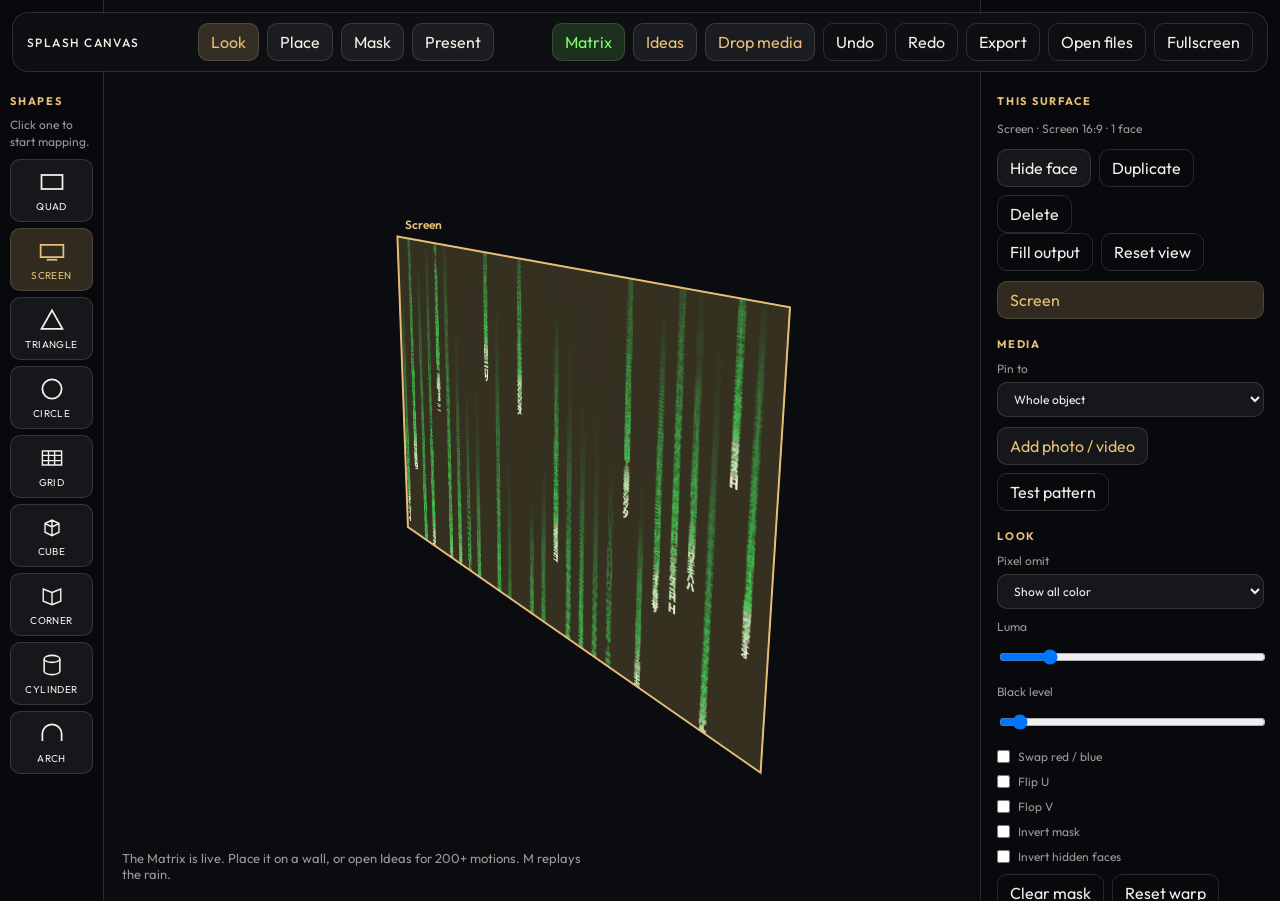
==== commit 5c17ab42: "Add live Matrix rain, kaleidoscopes, and 200 motion ideas. The studio now starts on generated code r" ====
--- a/apps/splash-canvas/index.html
+++ b/apps/splash-canvas/index.html
@@ -9,8 +9,8 @@
   <link rel="manifest" href="./manifest.webmanifest" />
   <link rel="preconnect" href="https://fonts.googleapis.com" />
   <link rel="preconnect" href="https://fonts.gstatic.com" crossorigin />
-  <link href="https://fonts.googleapis.com/css2?family=Outfit:wght@300;400;500;600&display=swap" rel="stylesheet" />
-  <link rel="stylesheet" href="./styles.css?v=6" />
+  <link href="https://fonts.googleapis.com/css2?family=Outfit:wght@300;400;500;600&family=Share+Tech+Mono&display=swap" rel="stylesheet" />
+  <link rel="stylesheet" href="./styles.css?v=7" />
 </head>
 <body data-mode="geometry" data-shape="quad">
   <header id="chrome">
@@ -22,6 +22,7 @@
       <button type="button" data-mode="present">Present</button>
     </nav>
     <div class="right">
+      <button type="button" id="play-matrix">Matrix</button>
       <button type="button" id="ideas-open">Ideas</button>
       <button type="button" id="pick-media">Drop media</button>
       <button type="button" class="ghost" id="undo">Undo</button>
@@ -129,6 +130,13 @@
       </div>
 
       <h2>Motion</h2>
+      <label>Live look
+        <select id="live-look">
+          <option value="">Off (photo / video)</option>
+        </select>
+      </label>
+      <label>Kaleido slices <input id="kaleido" type="range" min="0" max="16" value="0" /></label>
+      <label>Spin <input id="spin" type="range" min="0" max="40" value="0" /></label>
       <label>Direction
         <select id="anim-dir">
           <option value="off">Off</option>
@@ -142,7 +150,7 @@
       <div class="row">
         <button type="button" class="ghost" id="anim-all">Apply to all faces</button>
       </div>
-      <p class="muted">1 Look · 2 Place · 3 Mask · 4 Present · O hide face · D duplicate · Delete remove · Ctrl/Cmd+Z undo</p>
+      <p class="muted">1 Look · 2 Place · 3 Mask · 4 Present · M Matrix · I Ideas · O hide face · D duplicate · Delete remove · Ctrl/Cmd+Z undo</p>
     </aside>
   </main>
 
@@ -153,24 +161,36 @@
 
   <aside id="ideas" hidden>
     <div class="ideas-head">
-      <h2>Halloween ideas</h2>
+      <h2>Motion ideas</h2>
       <button type="button" class="ghost" id="ideas-close">Close</button>
     </div>
-    <p class="muted">Click <strong>Use</strong> to load a shape + spooky look. Type a spark and <strong>Riff</strong> to grow a new idea from it.</p>
-    <label class="idea-seed-label">Grow from this
-      <input id="idea-seed" type="text" placeholder="haunted porch window, bats in the garage…" />
+    <p class="muted">The Matrix is live. <strong>Use</strong> loads a shape + moving look. Kaleido slices fold any photo or video. Type a spark and <strong>Riff</strong>.</p>
+    <p class="muted" id="idea-count"></p>
+    <div id="idea-filters" class="row">
+      <button type="button" data-idea-filter="featured" class="active">Featured</button>
+      <button type="button" class="ghost" data-idea-filter="all">All</button>
+      <button type="button" class="ghost" data-idea-filter="matrix">Matrix</button>
+      <button type="button" class="ghost" data-idea-filter="kaleido">Kaleido</button>
+      <button type="button" class="ghost" data-idea-filter="video">Video</button>
+      <button type="button" class="ghost" data-idea-filter="halloween">Halloween</button>
+    </div>
+    <label class="idea-seed-label">Search / grow from this
+      <input id="idea-search" type="text" placeholder="matrix, kaleidoscope, ocean, garage…" />
+    </label>
+    <label class="idea-seed-label">Riff spark
+      <input id="idea-seed" type="text" placeholder="bats in the garage, code on the door…" />
     </label>
     <div class="row">
       <button type="button" id="idea-riff">Riff from this</button>
       <button type="button" class="ghost" id="idea-surprise">Surprise me</button>
     </div>
-    <p class="muted" id="idea-files">Files that drop in cleanly: PNG/JPEG/WebP/GIF (black backgrounds + Omit black), MP4/WebM loops, UV-mapped OBJ, splash.json + that OBJ. Built-in patterns need no files.</p>
+    <p class="muted" id="idea-files">Live looks need no files. Videos still drop in: MP4/WebM loops, PNG with Omit black, UV-mapped OBJ, splash.json + that OBJ.</p>
     <h2>From your riff</h2>
     <div id="idea-riffs"></div>
-    <h2>Twenty starters</h2>
+    <h2>Catalog</h2>
     <div id="idea-list"></div>
   </aside>
 
-  <script type="module" src="./js/app.js?v=6"></script>
+  <script type="module" src="./js/app.js?v=7"></script>
 </body>
 </html>
--- a/apps/splash-canvas/styles.css
+++ b/apps/splash-canvas/styles.css
@@ -154,7 +154,21 @@
   z-index: 30;
 }
 
+#play-matrix { color: #7CFF6B; }
 #ideas-open { color: var(--gold); }
+body[data-motion="matrix"] #play-matrix { background: rgba(124, 255, 107, 0.14); }
+
+.idea-tag {
+  margin: 0 0 4px;
+  font-size: 10px;
+  letter-spacing: 0.14em;
+  text-transform: uppercase;
+  color: var(--gold);
+}
+.idea-card.live { border-color: rgba(124, 255, 107, 0.28); }
+.idea-card.live .idea-tag { color: #7CFF6B; }
+#idea-filters button { font-size: 12px; padding: 6px 10px; }
+#ideas { width: min(440px, 94vw); }
 
 input[type="text"] {
   font: inherit;
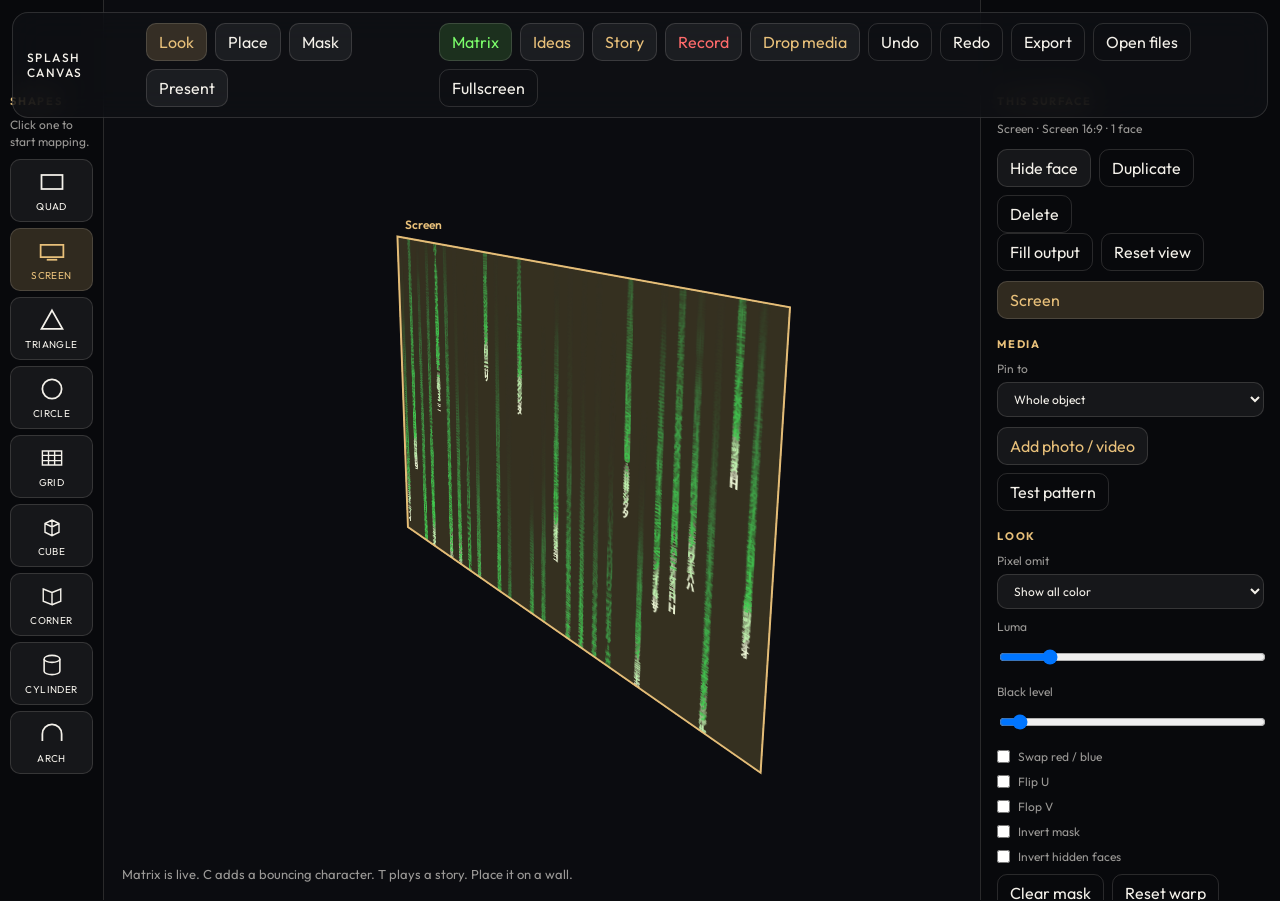
==== commit 3a4b1df9: "Add bouncing characters, a story clock, and 1089 runnable functions. Characters ricochet off mapped " ====
--- a/apps/splash-canvas/index.html
+++ b/apps/splash-canvas/index.html
@@ -10,7 +10,7 @@
   <link rel="preconnect" href="https://fonts.googleapis.com" />
   <link rel="preconnect" href="https://fonts.gstatic.com" crossorigin />
   <link href="https://fonts.googleapis.com/css2?family=Outfit:wght@300;400;500;600&family=Share+Tech+Mono&display=swap" rel="stylesheet" />
-  <link rel="stylesheet" href="./styles.css?v=7" />
+  <link rel="stylesheet" href="./styles.css?v=8" />
 </head>
 <body data-mode="geometry" data-shape="quad">
   <header id="chrome">
@@ -24,6 +24,8 @@
     <div class="right">
       <button type="button" id="play-matrix">Matrix</button>
       <button type="button" id="ideas-open">Ideas</button>
+      <button type="button" id="story-open">Story</button>
+      <button type="button" id="record-toggle">Record</button>
       <button type="button" id="pick-media">Drop media</button>
       <button type="button" class="ghost" id="undo">Undo</button>
       <button type="button" class="ghost" id="redo">Redo</button>
@@ -150,7 +152,24 @@
       <div class="row">
         <button type="button" class="ghost" id="anim-all">Apply to all faces</button>
       </div>
-      <p class="muted">1 Look · 2 Place · 3 Mask · 4 Present · M Matrix · I Ideas · O hide face · D duplicate · Delete remove · Ctrl/Cmd+Z undo</p>
+
+      <h2>Characters</h2>
+      <label>Kind
+        <select id="char-kind"></select>
+      </label>
+      <label>Motion
+        <select id="char-mode"></select>
+      </label>
+      <div class="row">
+        <button type="button" id="char-add">Add bouncing</button>
+        <button type="button" class="ghost" id="char-clear">Clear cast</button>
+      </div>
+      <label class="check"><input id="phys-gravity" type="checkbox" checked /> Gravity</label>
+      <label class="check"><input id="phys-faces" type="checkbox" checked /> Bounce off mapped faces</label>
+      <label class="check"><input id="phys-actors" type="checkbox" checked /> Bounce off each other</label>
+      <p class="muted" id="cast-meta">No characters yet. C adds one.</p>
+
+      <p class="muted">1 Look · 2 Place · 3 Mask · 4 Present · M Matrix · I Ideas · T story · C character · Shift+R record · O hide face · D duplicate · Delete remove · Ctrl/Cmd+Z undo</p>
     </aside>
   </main>
 
@@ -191,6 +210,37 @@
     <div id="idea-list"></div>
   </aside>
 
-  <script type="module" src="./js/app.js?v=7"></script>
+  <aside id="story" hidden>
+    <div class="ideas-head">
+      <h2>Story clock</h2>
+      <button type="button" class="ghost" id="story-close">Close</button>
+    </div>
+    <p class="muted">Cues fire at times. Characters bounce off mapped faces. Record a loop when the scene feels right.</p>
+    <p class="muted" id="story-clock">0.0s / 16s</p>
+    <label>Preset
+      <select id="story-preset"></select>
+    </label>
+    <div class="row">
+      <button type="button" id="story-load">Load</button>
+      <button type="button" id="story-play">Play</button>
+      <button type="button" class="ghost" id="story-pause">Pause</button>
+      <button type="button" class="ghost" id="story-stop">Stop</button>
+    </div>
+    <label class="check"><input id="story-loop" type="checkbox" checked /> Loop the story (then record it)</label>
+    <h2>Add a cue</h2>
+    <label>Search functions
+      <input id="fn-search" type="text" placeholder="bounce neo, kaleido, gravity, record…" />
+    </label>
+    <div class="row">
+      <button type="button" id="fn-run">Run now</button>
+      <button type="button" class="ghost" id="fn-cue">Cue at playhead</button>
+    </div>
+    <p class="muted" id="fn-count"></p>
+    <div id="fn-list"></div>
+    <h2>Cues</h2>
+    <div id="cue-list"></div>
+  </aside>
+
+  <script type="module" src="./js/app.js?v=8"></script>
 </body>
 </html>
--- a/apps/splash-canvas/styles.css
+++ b/apps/splash-canvas/styles.css
@@ -208,7 +208,41 @@
 .idea-card p { margin: 0 0 8px; font-size: 12px; color: var(--muted); line-height: 1.45; }
 .idea-card .row { margin-top: 8px; }
 body[data-mode="present"] #ideas,
-body[data-chrome="off"] #ideas { display: none !important; }
+body[data-chrome="off"] #ideas,
+body[data-mode="present"] #story,
+body[data-chrome="off"] #story { display: none !important; }
+
+#story {
+  position: fixed;
+  top: 72px;
+  right: 12px;
+  bottom: 12px;
+  width: min(440px, 94vw);
+  z-index: 28;
+  overflow: auto;
+  background: #12131a;
+  border: 1px solid var(--stroke);
+  border-radius: 16px;
+  padding: 16px 16px 24px;
+  box-shadow: 0 18px 60px rgba(0,0,0,0.45);
+}
+#fn-list, #cue-list { display: flex; flex-direction: column; gap: 6px; }
+.fn-row, .cue-row {
+  display: flex;
+  gap: 8px;
+  align-items: center;
+  justify-content: space-between;
+  border: 1px solid var(--stroke);
+  border-radius: 10px;
+  padding: 8px 10px;
+  font-size: 12px;
+}
+.fn-row.active { border-color: var(--gold); }
+#record-toggle { color: #ff6b6b; }
+body[data-recording="on"] #record-toggle {
+  background: rgba(255, 107, 107, 0.2);
+}
+#story-open { color: var(--gold); }
 
 @media (max-width: 860px) {
   #workspace { grid-template-columns: 72px 1fr; }
